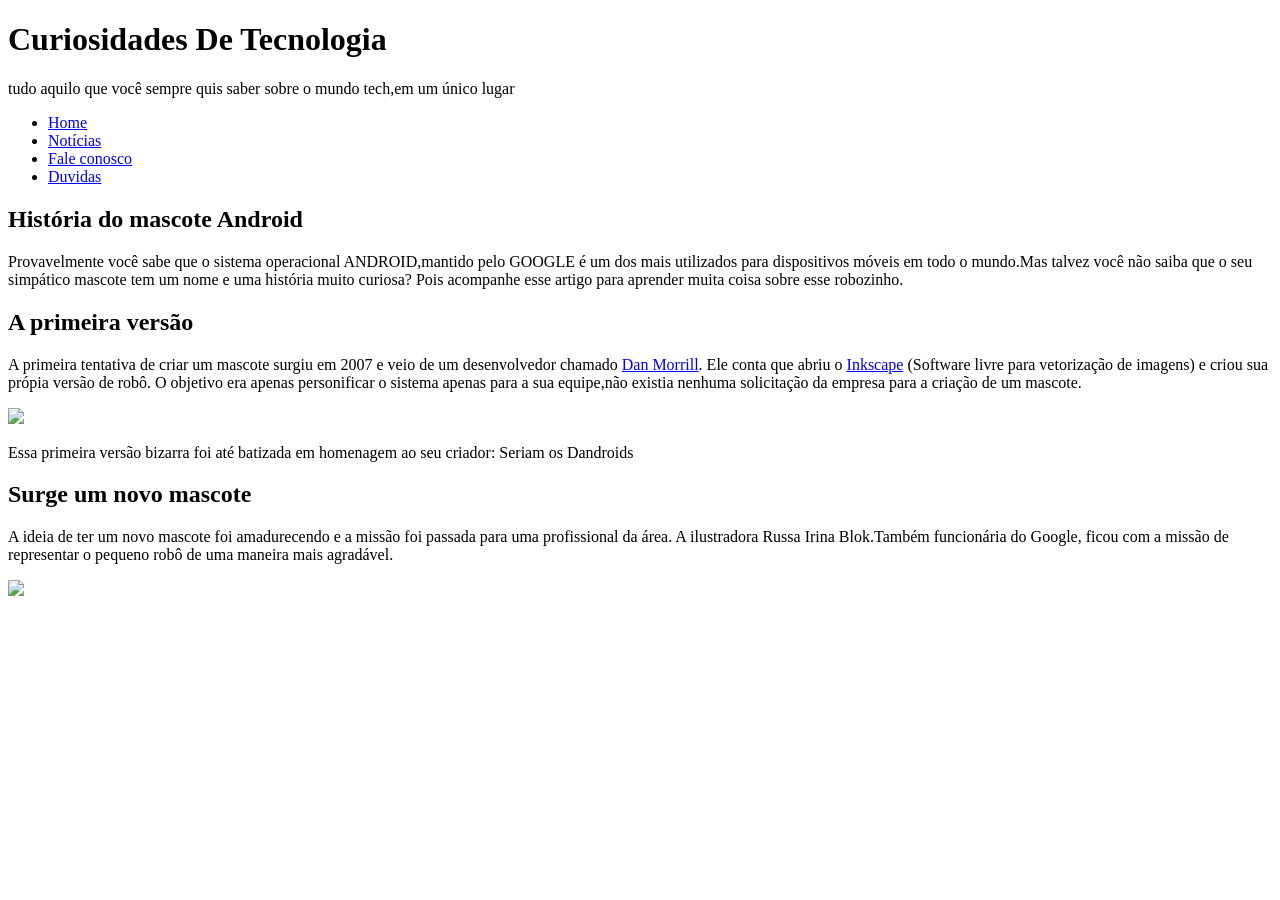
==== index.html @ 9fdc1e8d "Add files via upload" ====
<!DOCTYPE html>
<html lang="pt-BR">

<head>
    <meta charset="UTF-8">
    <meta http-equiv="X-UA-Compatible" content="IE=edge">
    <meta name="viewport" content="width=device-width, initial-scale=1.0">
    <title>Desafio Android</title>
    <link rel="stylesheet" href="style.css">
</head>

<body>
    <header>
        <div class="menu">
            <h1>Curiosidades De Tecnologia</h1>
            <p>tudo aquilo que você sempre quis saber sobre o mundo
                tech,em um único lugar </p>
            <nav>
                <ul>
                    <li><a href="#">Home</a></li>
                    <li><a href="#">Notícias</a></li>
                    <li><a href="#">Fale conosco</a></li>
                    <li><a href="#">Duvidas</a></li>
                </ul>
            </nav>
        </div>
        <!--menu-->

    </header>

    <main>
        <section>

            <div class="container">
                <div class="left-side">
                    <h1>História do mascote Android</h1>
                    <p>Provavelmente você sabe que o sistema operacional <span>ANDROID</span>,mantido pelo
                        <span>GOOGLE</span> é um dos mais utilizados para dispositivos móveis em todo o mundo.Mas talvez
                        você não saiba que o seu simpático mascote tem um nome e uma história muito curiosa? Pois
                        acompanhe esse artigo para aprender muita coisa sobre esse robozinho. </p>

                    <h1>A primeira versão</h1>
                    <p>A primeira tentativa de criar um mascote surgiu em 2007 e veio de um desenvolvedor chamado <a
                            href="https://androidcommunity.com/dan-morrill-shows-us-the-android-mascot-that-almost-was-20130103/"
                            target="_blank"><span>Dan Morrill</span></a>. Ele conta que abriu o <a
                            href="https://inkscape.org/pt-br/" target="_blank"> <span>Inkscape</span></a> (Software
                        livre para vetorização de imagens) e criou sua própia versão de robô. O objetivo era apenas
                        personificar o sistema apenas para a sua equipe,não existia nenhuma solicitação da empresa para
                        a criação de um mascote. </p>

                    <img src="assets/imagens/dan-droids.png">

                    <p>Essa primeira versão bizarra foi até batizada em homenagem ao seu criador: Seriam os
                        <span>Dandroids</span></p>

                    <h1>Surge um novo mascote </h1>

                    <p>A ideia de ter um novo mascote foi amadurecendo e a missão foi passada para uma profissional da
                        área. A ilustradora Russa <span>Irina Blok</span>.Também funcionária do Google, ficou com a
                        missão de representar o pequeno robô de uma maneira mais agradável. </p>

                </div>
                <!--left side-->
                <div class="right-side">
                    <img src="assets/undraw_mobile_user_re_1onq.svg">
                </div>
                <!--right side-->
            </div>
            <!--container-->
        </section>
    </main>
</body>

</html>
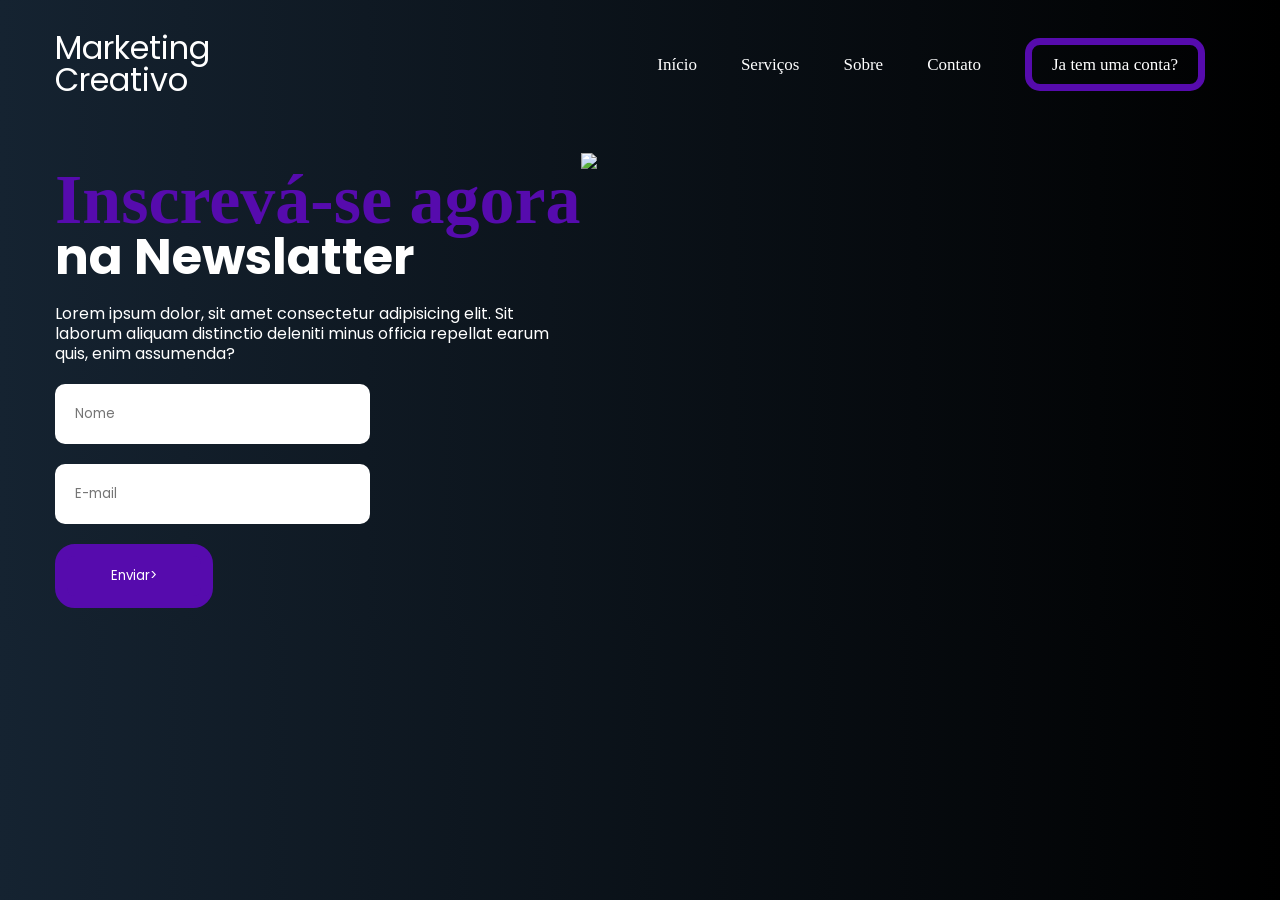
==== commit 6d9c2d17: "Add files via upload" ====
--- a/index.html
+++ b/index.html
@@ -1,74 +1,63 @@
 <!DOCTYPE html>
 <html lang="pt-BR">
-
 <head>
     <meta charset="UTF-8">
     <meta http-equiv="X-UA-Compatible" content="IE=edge">
     <meta name="viewport" content="width=device-width, initial-scale=1.0">
-    <title>Desafio Android</title>
+    <title>Forms 2</title>
     <link rel="stylesheet" href="style.css">
+
 </head>
 
-<body>
+ <body>
+
     <header>
-        <div class="menu">
-            <h1>Curiosidades De Tecnologia</h1>
-            <p>tudo aquilo que você sempre quis saber sobre o mundo
-                tech,em um único lugar </p>
-            <nav>
-                <ul>
-                    <li><a href="#">Home</a></li>
-                    <li><a href="#">Notícias</a></li>
-                    <li><a href="#">Fale conosco</a></li>
-                    <li><a href="#">Duvidas</a></li>
-                </ul>
-            </nav>
+        <div id="tittle">
+            <h1>Marketing</h1>
+            <h1>Creativo</h1>
         </div>
-        <!--menu-->
+        <!--tittle-->
+
+        <nav>
+            <ul>
+                <li><a href="#">Início</a></li>
+                <li><a href="#">Serviços</a></li>
+                <li><a href="#">Sobre</a></li>
+                <li><a href="#">Contato</a></li>
+                <li><a href="#" id="menu-btn">Ja tem uma conta?</a></li>           
+             </ul>
+        </nav>
 
     </header>
 
     <main>
-        <section>
+        <aside>
 
-            <div class="container">
-                <div class="left-side">
-                    <h1>História do mascote Android</h1>
-                    <p>Provavelmente você sabe que o sistema operacional <span>ANDROID</span>,mantido pelo
-                        <span>GOOGLE</span> é um dos mais utilizados para dispositivos móveis em todo o mundo.Mas talvez
-                        você não saiba que o seu simpático mascote tem um nome e uma história muito curiosa? Pois
-                        acompanhe esse artigo para aprender muita coisa sobre esse robozinho. </p>
+         <h2><span>Inscrevá-se agora</span></h2>
+         <h2>na Newslatter</h2>
 
-                    <h1>A primeira versão</h1>
-                    <p>A primeira tentativa de criar um mascote surgiu em 2007 e veio de um desenvolvedor chamado <a
-                            href="https://androidcommunity.com/dan-morrill-shows-us-the-android-mascot-that-almost-was-20130103/"
-                            target="_blank"><span>Dan Morrill</span></a>. Ele conta que abriu o <a
-                            href="https://inkscape.org/pt-br/" target="_blank"> <span>Inkscape</span></a> (Software
-                        livre para vetorização de imagens) e criou sua própia versão de robô. O objetivo era apenas
-                        personificar o sistema apenas para a sua equipe,não existia nenhuma solicitação da empresa para
-                        a criação de um mascote. </p>
 
-                    <img src="assets/imagens/dan-droids.png">
+         <p>Lorem ipsum dolor, sit amet consectetur adipisicing elit. Sit laborum aliquam distinctio deleniti minus officia repellat earum quis, enim assumenda? </p>
+            
 
-                    <p>Essa primeira versão bizarra foi até batizada em homenagem ao seu criador: Seriam os
-                        <span>Dandroids</span></p>
+         <form>
+             <input type="text" placeholder="Nome">
+             <input type="email" placeholder="E-mail">
+             <input id="send" type="submit" value="Enviar>">
+         </form>
 
-                    <h1>Surge um novo mascote </h1>
+        </aside>
 
-                    <p>A ideia de ter um novo mascote foi amadurecendo e a missão foi passada para uma profissional da
-                        área. A ilustradora Russa <span>Irina Blok</span>.Também funcionária do Google, ficou com a
-                        missão de representar o pequeno robô de uma maneira mais agradável. </p>
+        <article>
+            <img src="assets/77d0a7c454e658833800528e748edbe9.png">
+        </article>
 
-                </div>
-                <!--left side-->
-                <div class="right-side">
-                    <img src="assets/undraw_mobile_user_re_1onq.svg">
-                </div>
-                <!--right side-->
-            </div>
-            <!--container-->
-        </section>
     </main>
-</body>
+
+
+   
+
+
+ </body>
 
 </html>
--- a/style.css
+++ b/style.css
@@ -0,0 +1,104 @@
+@import url('https://fonts.googleapis.com/css2?family=Poppins:wght@400;600;700&display=swap');
+
+*{
+    box-sizing: border-box;
+    text-decoration: none;
+    font-family: 'Poppins:wght@400;600;700&display=swap';
+}
+
+body{
+    background-image: linear-gradient(to right,#152331,#000000);
+    color: #fff;
+    max-width: 1200px;
+    margin: 0 auto;
+    padding: 15px;
+}
+
+header{
+    display: flex;
+    justify-content: space-between;
+    align-items: center;
+}
+
+h1{
+    font-family: 'Poppins';
+    font-weight: 400;
+    line-height: 10px;
+}
+
+nav ul li{
+    font-family: 'Poppins';
+    font-size: 17px;
+    font-weight: 400;
+    display: inline-block;
+    margin: 20px;
+}
+
+ a{
+    color: #fff;
+}
+
+a:hover{
+    color: #560bad;
+    transition: 0.3s;
+}
+
+#menu-btn{
+    padding: 10px 20px;
+    border: 7px solid #560bad;
+    border-radius:15px;
+    color: #fff;
+}
+
+#menu-btn:hover{
+    background-color: #560bad;
+    transition: 0.5s;
+}
+
+main{
+    margin-top: 40px;
+    display: flex;
+}
+
+span{
+    font-size: 70px;
+    color: #560bad;
+}
+
+h2{
+    font-family: 'Poppins';
+    font-size: 50px;
+    font-weight: 700;
+    line-height: 10px;
+}
+
+p{
+    font-family: 'poppins';
+    font-size: 16px;
+    font-weight: 400;
+    max-width: 500px;
+    line-height: 20px;
+}
+
+input{
+    font-family: 'poppins';
+    margin-top: 20px;
+    display: flex;
+    padding: 20px;
+    width: 60%;
+    border-radius:10px;
+    border: none;
+}
+
+img{
+    width: 560px;
+}
+
+#send{
+    color: #fff;
+    background-color: #560bad;
+    width: 30%;
+    padding: 10px 20px;
+    border: 12px solid #560bad;
+    border-radius: 20px;
+}
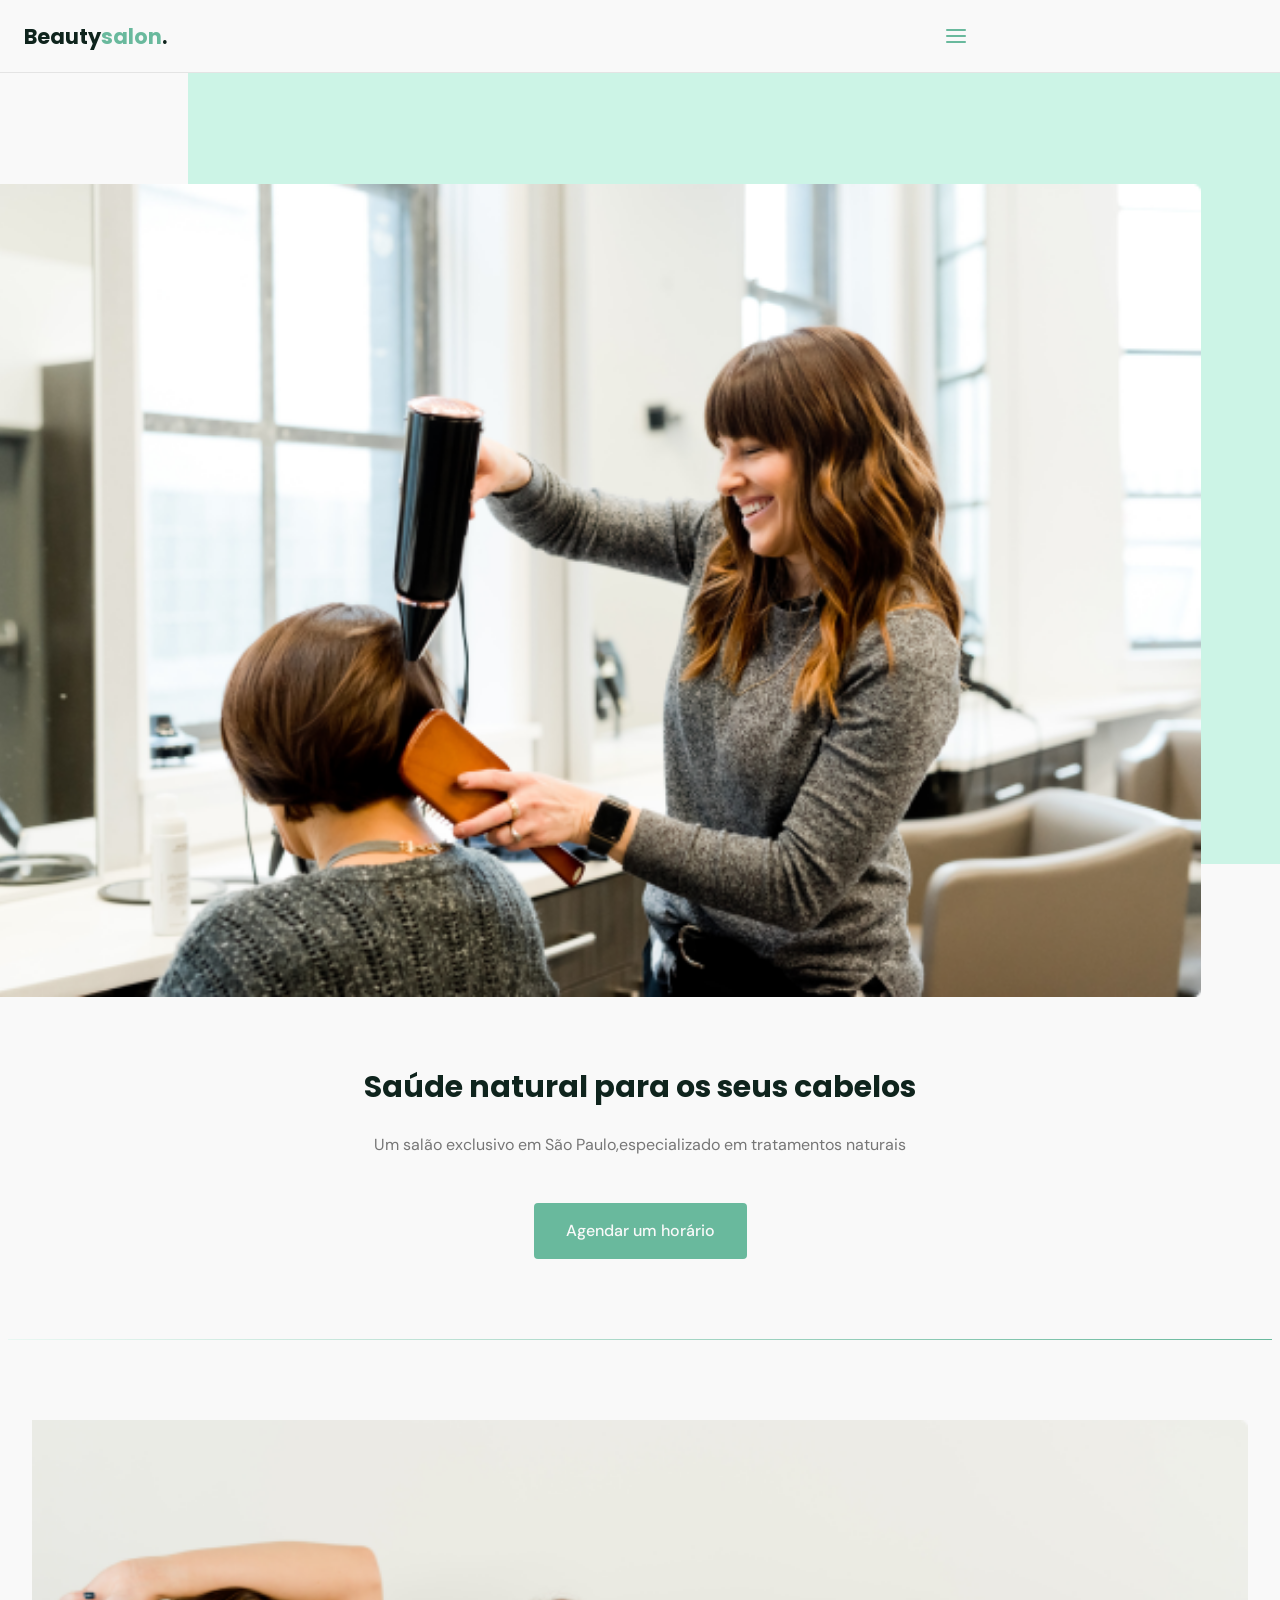
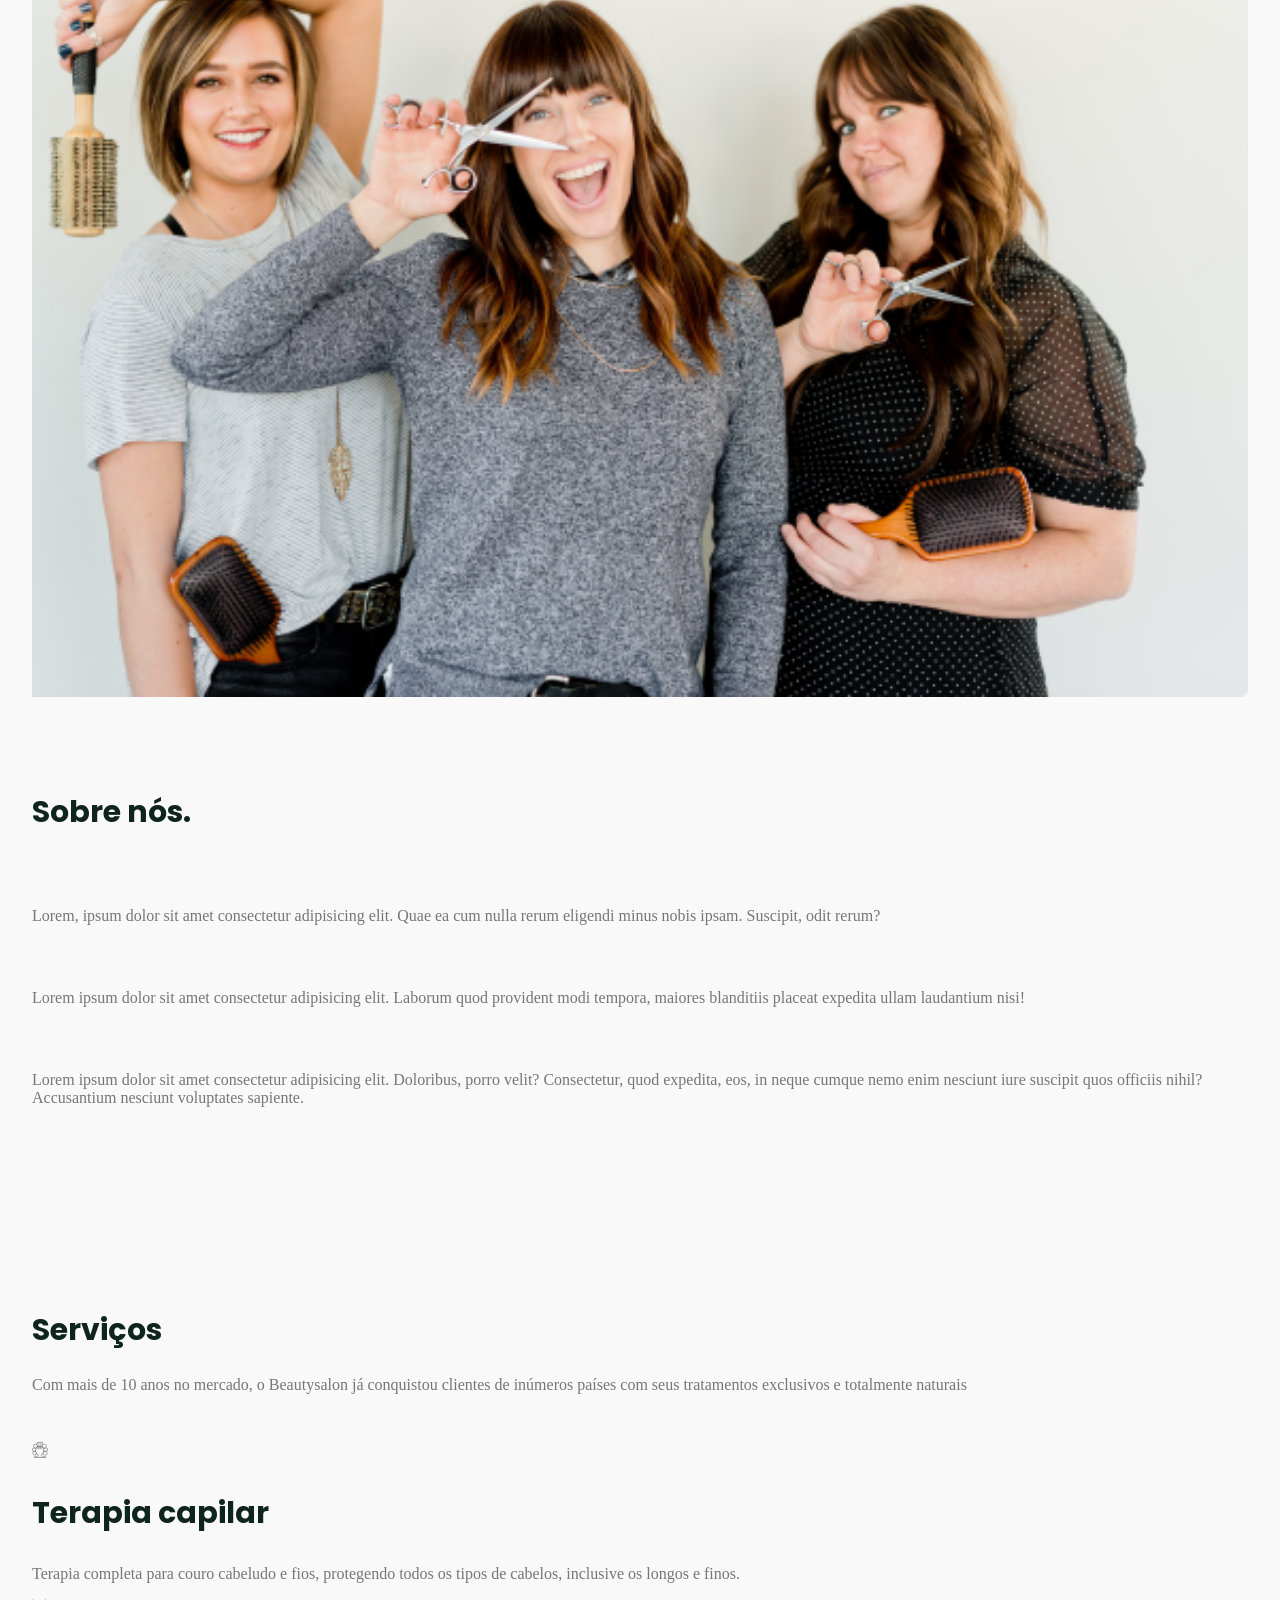
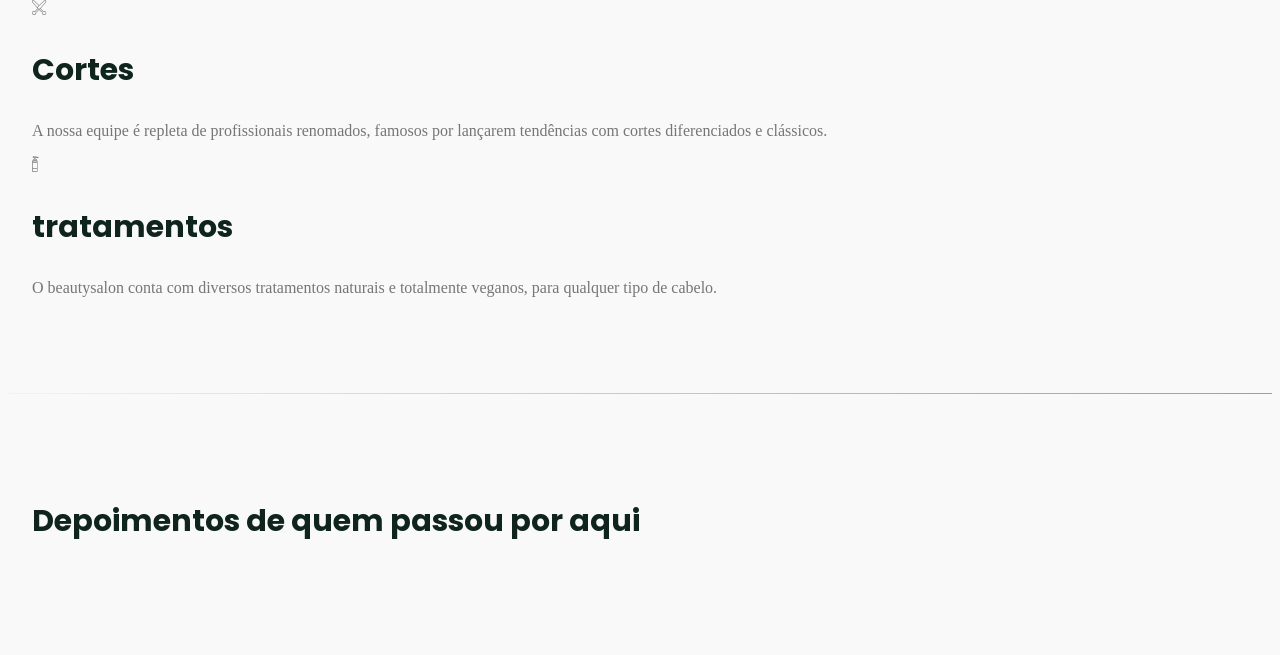
==== commit 549bb04c: "Add files via upload" ====
--- a/index.html
+++ b/index.html
@@ -1,63 +1,122 @@
 <!DOCTYPE html>
 <html lang="pt-BR">
-<head>
-    <meta charset="UTF-8">
-    <meta http-equiv="X-UA-Compatible" content="IE=edge">
-    <meta name="viewport" content="width=device-width, initial-scale=1.0">
-    <title>Forms 2</title>
-    <link rel="stylesheet" href="style.css">
+  <head>
+    <meta charset="UTF-8" />
+    <meta http-equiv="X-UA-Compatible" content="IE=edge" />
+    <meta name="viewport" content="width=device-width, initial-scale=1.0" />
+    <title>Nlw project</title>
+    
+      <!-- STYLES -->
+    <link rel="stylesheet" href="css/main.css"/>
 
-</head>
+      <!--ICONS-->
+    <link rel="stylesheet" href="assets/style.css">
 
- <body>
+      <!-- FONTS -->
+      <link href="https://fonts.googleapis.com/css2?family=DM+Sans:wght@400;500;700&family=Poppins:wght@400;500;600;700&display=swap" rel="stylesheet">
 
-    <header>
-        <div id="tittle">
-            <h1>Marketing</h1>
-            <h1>Creativo</h1>
-        </div>
-        <!--tittle-->
+  </head>
 
-        <nav>
-            <ul>
-                <li><a href="#">Início</a></li>
-                <li><a href="#">Serviços</a></li>
-                <li><a href="#">Sobre</a></li>
-                <li><a href="#">Contato</a></li>
-                <li><a href="#" id="menu-btn">Ja tem uma conta?</a></li>           
-             </ul>
-        </nav>
+  <body>
+    <header id="header">
+      <nav class="container">
+        <a href="#" class="logo">Beauty<span>salon</span>.</a>
+        <div class="menu">
+            
+          <ul class="grid">
+            <li><a class="tittle" href="#home">Início</a></li>
+            <li><a class="tittle" href="#about">Sobre</a></li>
+            <li><a class="tittle" href="#services">Serviços</a></li>
+            <li><a class="tittle" href="#testimonials">Depoimentos</a></li>
+            <li><a class="tittle" href="#contact">Contato</a></li>
+        </ul>
 
+        </div> <!--Menu Header-->
+        <div class=" toggle icon-menu"></div> <!--Open menu-->
+        <div class=" toggle icon-close"></div> <!--Close menu-->
+      </nav>
     </header>
 
     <main>
-        <aside>
+      <section class="section" id="home">
+        <div class="container grid">
+            <div class="image">
+                <img src="assets/cabelereira(p).png" />
+            </div> <!--imagem-->
+          <div class="texts">
+            <h2 class="tittle">Saúde natural para os seus cabelos</h2>
+            <p class="text">
+              Um salão exclusivo em São Paulo,especializado em tratamentos
+              naturais
+            </p>
+            <a class="btn" href="#">Agendar um horário</a>
+          </div>
+          <!--p and h1-->
+        </div>
+        <!--container grid-->
+      </section>
 
-         <h2><span>Inscrevá-se agora</span></h2>
-         <h2>na Newslatter</h2>
+      <div class="divider-1"></div>
+      <!--divider 1 Gradient-->
 
+     <section class="section" id="about">
+       <div class="container grid">
+          <div class="image">
+            <img src="assets/Img (7).png" alt="">
+          </div>
+          <div class="texts"></div>
+          <h2 class="tittle">Sobre nós.</h2>
+          <p>Lorem, ipsum dolor sit amet consectetur adipisicing elit. Quae ea cum nulla rerum eligendi minus nobis ipsam. Suscipit, odit rerum?</p>
+          <p>Lorem ipsum dolor sit amet consectetur adipisicing elit. Laborum quod provident modi tempora, maiores blanditiis placeat expedita ullam laudantium nisi!</p>
+          <p>Lorem ipsum dolor sit amet consectetur adipisicing elit. Doloribus, porro velit? Consectetur, quod expedita, eos, in neque cumque nemo enim nesciunt iure suscipit quos officiis nihil? Accusantium nesciunt voluptates sapiente.</p>
+       </div> <!--About-->
+     </section>
 
-         <p>Lorem ipsum dolor, sit amet consectetur adipisicing elit. Sit laborum aliquam distinctio deleniti minus officia repellat earum quis, enim assumenda? </p>
-            
+     <div class="divider-2"></div>
 
-         <form>
-             <input type="text" placeholder="Nome">
-             <input type="email" placeholder="E-mail">
-             <input id="send" type="submit" value="Enviar>">
-         </form>
+     <section class="section" id="services">
+       <div class="container grid">
+        <div class="texts">
+          <h2 class="tittle">Serviços</h2>
+          
 
-        </aside>
+          
+          <p>Com mais de 10 anos no mercado, o <span>Beautysalon</span>  já conquistou clientes de inúmeros países com seus tratamentos exclusivos e totalmente naturais</p>
+        </div>
+          <div class="cards">
 
-        <article>
-            <img src="assets/77d0a7c454e658833800528e748edbe9.png">
-        </article>
+            <div class="card">
+              <i class="icon-woman-hair"></i>
+              <h3 class="tittle">Terapia capilar</h3>
+              <p>Terapia completa para couro cabeludo e fios, protegendo todos os tipos de cabelos, inclusive os longos e finos.</p>
+            </div>
 
+            <div class="card">
+              <i class="icon-trim"></i>
+              <h3 class="tittle">Cortes</h3>
+              <p>A nossa equipe é repleta de profissionais renomados, famosos por lançarem tendências com cortes diferenciados e clássicos.</p>
+            </div>
+
+            <div class="card">
+              <i class="icon-shampoo"></i>
+              <h3 class="tittle">tratamentos</h3>
+              <p>O beautysalon conta com diversos tratamentos naturais e totalmente veganos, para qualquer tipo 
+                de cabelo.</p>
+            </div>
+
+          </div> <!--Cards-->
+       </div> <!--services-->
+     </section>
+     
+     <div class="divider-1"></div>
+
+     <section class="section" id="testimonials">
+       <div class="container grid">
+         <h2 class="tittle">Depoimentos de quem passou por aqui</h2>
+       </div>
+     </section>
     </main>
 
-
-   
-
-
- </body>
-
-</html>+    <script src="main.js"></script>
+  </body>
+</html>
--- a/css/main.css
+++ b/css/main.css
@@ -0,0 +1,249 @@
+ul {
+  list-style: none;
+}
+
+a {
+  text-decoration: none;
+}
+
+img {
+  width: 100%;
+  height: auto;
+}
+
+html {
+  scroll-behavior: smooth;
+}
+
+body {
+  background: #F9F9F9;
+  color: #767676;
+}
+
+.divider-1 {
+  background: -webkit-gradient(linear, right top, left top, from(#69B99D), to(rgba(204, 244, 230, 0.34)));
+  background: linear-gradient(270deg, #69B99D 0%, rgba(204, 244, 230, 0.34) 100%);
+  height: 1px;
+}
+
+.tittle {
+  font: 700 1.87rem 'Poppins';
+  color: #0F241D;
+}
+
+#header {
+  height: 4.5rem;
+  width: 100%;
+  display: -webkit-box;
+  display: -ms-flexbox;
+  display: flex;
+  -webkit-box-align: center;
+      -ms-flex-align: center;
+          align-items: center;
+  -webkit-box-pack: justify;
+      -ms-flex-pack: justify;
+          justify-content: space-between;
+  border-bottom: 1px solid #E4E4E4;
+  position: fixed;
+  top: 0;
+  left: 0;
+  background: #F9F9F9;
+  z-index: 100;
+}
+
+.container {
+  margin-left: 1.5rem;
+  margin-right: 1.5rem;
+}
+
+main {
+  margin-top: calc(4.5rem + 2rem);
+}
+
+#home {
+  margin: 0;
+}
+
+.section {
+  padding: 5rem 0;
+}
+
+.grid {
+  display: -ms-grid;
+  display: grid;
+  gap: 2rem;
+}
+
+nav {
+  height: 4.5rem;
+  width: 100%;
+  display: -webkit-box;
+  display: -ms-flexbox;
+  display: flex;
+  -webkit-box-align: center;
+      -ms-flex-align: center;
+          align-items: center;
+  -webkit-box-pack: justify;
+      -ms-flex-pack: justify;
+          justify-content: space-between;
+}
+
+.logo {
+  font: 700 1.31rem 'Poppins',sans-serif;
+  color: #0F241D;
+}
+
+.logo span {
+  color: #69B99D;
+}
+
+nav .menu {
+  opacity: 0;
+  visibility: hidden;
+}
+
+nav.show .menu {
+  opacity: 1;
+  visibility: visible;
+  height: 100vh;
+  width: 100vw;
+  background: #F9F9F9;
+  position: fixed;
+  top: 0;
+  left: 0;
+  display: -ms-grid;
+  display: grid;
+  place-content: center;
+  display: grid;
+  place-content: center;
+  text-align: center;
+  -webkit-transition: 0.2s;
+  transition: 0.2s;
+}
+
+nav.show .menu ul.grid {
+  gap: 4rem;
+  place-content: center;
+}
+
+nav .menu ul li a {
+  -webkit-transition: 0.2s color;
+  transition: 0.2s color;
+  position: relative;
+  -webkit-transition: color 0.2s;
+  transition: color 0.2s;
+}
+
+nav .menu ul li a:hover {
+  color: #69B99D;
+}
+
+nav .menu ul li a::after {
+  content: '';
+  height: 2px;
+  width: 0%;
+  background: #69B99D;
+  position: absolute;
+  bottom: -10px;
+  left: 0;
+  -webkit-transition: 0.2s width;
+  transition: 0.2s width;
+}
+
+nav .menu ul li a:hover::after {
+  width: 100%;
+}
+
+.toggle {
+  color: #69B99D;
+  font-size: 1.5rem;
+}
+
+.toggle.icon-close {
+  opacity: 0;
+  visibility: hidden;
+}
+
+nav.show .toggle.icon-close {
+  opacity: 1;
+  visibility: visible;
+  position: absolute;
+  right: 1.5rem;
+  top: 1.5rem;
+}
+
+#home .image {
+  position: relative;
+  right: 2.93rem;
+}
+
+#home .image::before {
+  content: '';
+  height: 100%;
+  width: 100%;
+  position: absolute;
+  top: -16.7%;
+  left: 16.69%;
+  background: #CCF4E6;
+  z-index: -1;
+  border-radius: 0.25rem;
+}
+
+#home .image img {
+  border-radius: 0.25rem;
+}
+
+#home .texts {
+  text-align: center;
+}
+
+#home .texts h2 {
+  margin-top: 2rem;
+}
+
+#home .texts p {
+  margin-top: 1rem;
+  font: 400 1rem 'DM Sans';
+  color: #767676;
+}
+
+#home .texts .btn {
+  font: 500 1rem 'DM Sans';
+  margin-top: 2rem;
+  background: #69B99D;
+  border-radius: 0.25rem;
+  color: #F9F9F9;
+  height: 3.5rem;
+  display: -webkit-inline-box;
+  display: -ms-inline-flexbox;
+  display: inline-flex;
+  -webkit-box-align: center;
+      -ms-flex-align: center;
+          align-items: center;
+  padding: 0 2rem;
+  -webkit-transition: background 0.2s;
+  transition: background 0.2s;
+}
+
+#home .texts .btn:hover {
+  background: #CCF4E6;
+}
+
+#about {
+  margin: 0;
+}
+
+#about .image {
+  position: relative;
+}
+
+#about .text h2 {
+  margin-top: 2rem;
+}
+
+#about .text p {
+  font: 400 1rem 'DM Sans';
+  margin-top: 1rem;
+  color: #767676;
+}
+/*# sourceMappingURL=main.css.map */
--- a/assets/style.css
+++ b/assets/style.css
@@ -0,0 +1,60 @@
+@font-face {
+  font-family: 'icomoon';
+  src:  url('fonts/icomoon.eot?gs8tau');
+  src:  url('fonts/icomoon.eot?gs8tau#iefix') format('embedded-opentype'),
+    url('fonts/icomoon.ttf?gs8tau') format('truetype'),
+    url('fonts/icomoon.woff?gs8tau') format('woff'),
+    url('fonts/icomoon.svg?gs8tau#icomoon') format('svg');
+  font-weight: normal;
+  font-style: normal;
+  font-display: block;
+}
+
+[class^="icon-"], [class*=" icon-"] {
+  /* use !important to prevent issues with browser extensions that change fonts */
+  font-family: 'icomoon' !important;
+  speak: never;
+  font-style: normal;
+  font-weight: normal;
+  font-variant: normal;
+  text-transform: none;
+  line-height: 1;
+
+  /* Better Font Rendering =========== */
+  -webkit-font-smoothing: antialiased;
+  -moz-osx-font-smoothing: grayscale;
+}
+
+.icon-phone:before {
+  content: "\e900";
+}
+.icon-close:before {
+  content: "\e901";
+}
+.icon-menu:before {
+  content: "\e902";
+}
+.icon-whatsapp:before {
+  content: "\e903";
+}
+.icon-location:before {
+  content: "\e904";
+}
+.icon-facebook:before {
+  content: "\e905";
+}
+.icon-play:before {
+  content: "\e906";
+}
+.icon-woman-hair:before {
+  content: "\e907";
+}
+.icon-trim:before {
+  content: "\e908";
+}
+.icon-hair-clipper:before {
+  content: "\e909";
+}
+.icon-shampoo:before {
+  content: "\e90a";
+}
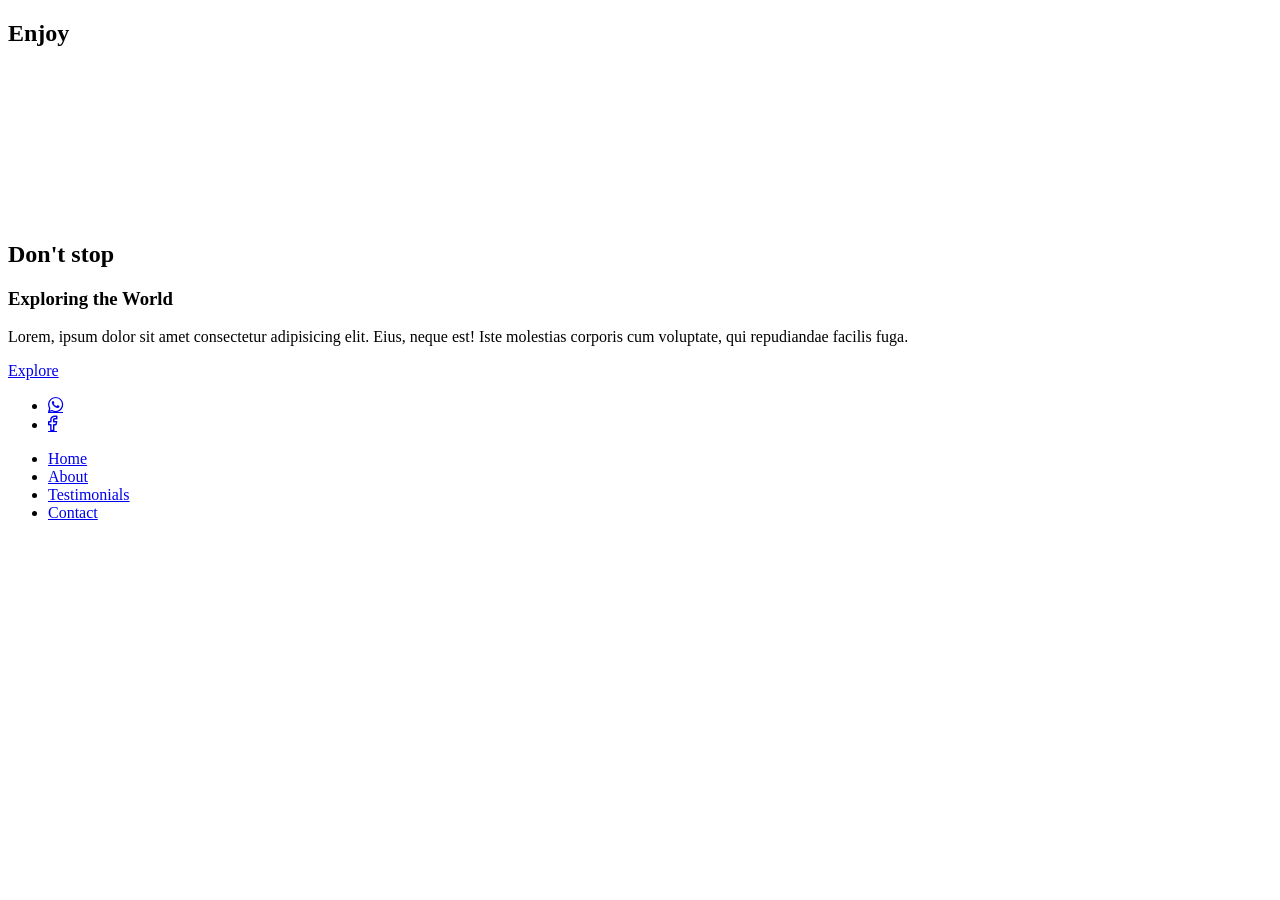
==== commit 68434f8f: "Add files via upload" ====
--- a/index.html
+++ b/index.html
@@ -1,122 +1,64 @@
 <!DOCTYPE html>
 <html lang="pt-BR">
-  <head>
-    <meta charset="UTF-8" />
-    <meta http-equiv="X-UA-Compatible" content="IE=edge" />
-    <meta name="viewport" content="width=device-width, initial-scale=1.0" />
-    <title>Nlw project</title>
+<head>
+    <meta charset="UTF-8">
+    <meta http-equiv="X-UA-Compatible" content="IE=edge">
+    <meta name="viewport" content="width=device-width, initial-scale=1.0">
+    <title>Animated Page </title>
+
+       <!--   STYLES    --> 
+    <link rel="stylesheet" href="/css/style.css">
+
+    <!--  ICONS  -->
+
+    <link rel="stylesheet" href="/assets/style.css">
+
+ </head>
+
+ <body>
+     <section class="container show ">
+         <header>
+             <h2 class="logo">Enjoy</h2>
+             <div class="toggle show"></div>
+             
+        </header>
+        
+        
+             <video src="assets/video/Night Sky - 31569.mp4" muted autoplay loop></video>
+
+             <div class="overlay"></div>
+
+             <div class="text">
+                 <h2 class="tittle">Don't stop</h2>
+                 <h3 class="sub-tittle">Exploring the World</h3>
+
+                 <p>Lorem, ipsum dolor sit amet consectetur adipisicing elit. Eius, neque est! Iste molestias corporis cum voluptate, qui repudiandae facilis fuga.</p>
+
+                 <a href="#" class="button">Explore</a>
+             </div> 
+             <!-- Texts -->
+                 <ul class="social">
+                     <li><a href="https://api.whatsapp.com/send?phone=55 1193269-5779 &text=Olá. " target="_blank"><i class="icon-whatsapp"></i></a></li>
+                     <li><a href="#"><i class="icon-facebook"></i></a></li>
+                 </ul>
+             
+         
+     </section>  
+     
+     <div class="menu">
+         <ul>
+             <li><a href="#">Home</a></li>
+             <li><a href="#">About</a></li>
+             <li><a href="#">Testimonials</a></li>
+             <li><a href="#">Contact</a></li>
+         </ul>
+     </div> 
+     <!-- Menu links Active -->
     
-      <!-- STYLES -->
-    <link rel="stylesheet" href="css/main.css"/>
+     <!--   Script here !!!!    -->
 
-      <!--ICONS-->
-    <link rel="stylesheet" href="assets/style.css">
+     <script src="js/main.js"></script>
 
-      <!-- FONTS -->
-      <link href="https://fonts.googleapis.com/css2?family=DM+Sans:wght@400;500;700&family=Poppins:wght@400;500;600;700&display=swap" rel="stylesheet">
+ </body>
+</html>
 
-  </head>
-
-  <body>
-    <header id="header">
-      <nav class="container">
-        <a href="#" class="logo">Beauty<span>salon</span>.</a>
-        <div class="menu">
-            
-          <ul class="grid">
-            <li><a class="tittle" href="#home">Início</a></li>
-            <li><a class="tittle" href="#about">Sobre</a></li>
-            <li><a class="tittle" href="#services">Serviços</a></li>
-            <li><a class="tittle" href="#testimonials">Depoimentos</a></li>
-            <li><a class="tittle" href="#contact">Contato</a></li>
-        </ul>
-
-        </div> <!--Menu Header-->
-        <div class=" toggle icon-menu"></div> <!--Open menu-->
-        <div class=" toggle icon-close"></div> <!--Close menu-->
-      </nav>
-    </header>
-
-    <main>
-      <section class="section" id="home">
-        <div class="container grid">
-            <div class="image">
-                <img src="assets/cabelereira(p).png" />
-            </div> <!--imagem-->
-          <div class="texts">
-            <h2 class="tittle">Saúde natural para os seus cabelos</h2>
-            <p class="text">
-              Um salão exclusivo em São Paulo,especializado em tratamentos
-              naturais
-            </p>
-            <a class="btn" href="#">Agendar um horário</a>
-          </div>
-          <!--p and h1-->
-        </div>
-        <!--container grid-->
-      </section>
-
-      <div class="divider-1"></div>
-      <!--divider 1 Gradient-->
-
-     <section class="section" id="about">
-       <div class="container grid">
-          <div class="image">
-            <img src="assets/Img (7).png" alt="">
-          </div>
-          <div class="texts"></div>
-          <h2 class="tittle">Sobre nós.</h2>
-          <p>Lorem, ipsum dolor sit amet consectetur adipisicing elit. Quae ea cum nulla rerum eligendi minus nobis ipsam. Suscipit, odit rerum?</p>
-          <p>Lorem ipsum dolor sit amet consectetur adipisicing elit. Laborum quod provident modi tempora, maiores blanditiis placeat expedita ullam laudantium nisi!</p>
-          <p>Lorem ipsum dolor sit amet consectetur adipisicing elit. Doloribus, porro velit? Consectetur, quod expedita, eos, in neque cumque nemo enim nesciunt iure suscipit quos officiis nihil? Accusantium nesciunt voluptates sapiente.</p>
-       </div> <!--About-->
-     </section>
-
-     <div class="divider-2"></div>
-
-     <section class="section" id="services">
-       <div class="container grid">
-        <div class="texts">
-          <h2 class="tittle">Serviços</h2>
-          
-
-          
-          <p>Com mais de 10 anos no mercado, o <span>Beautysalon</span>  já conquistou clientes de inúmeros países com seus tratamentos exclusivos e totalmente naturais</p>
-        </div>
-          <div class="cards">
-
-            <div class="card">
-              <i class="icon-woman-hair"></i>
-              <h3 class="tittle">Terapia capilar</h3>
-              <p>Terapia completa para couro cabeludo e fios, protegendo todos os tipos de cabelos, inclusive os longos e finos.</p>
-            </div>
-
-            <div class="card">
-              <i class="icon-trim"></i>
-              <h3 class="tittle">Cortes</h3>
-              <p>A nossa equipe é repleta de profissionais renomados, famosos por lançarem tendências com cortes diferenciados e clássicos.</p>
-            </div>
-
-            <div class="card">
-              <i class="icon-shampoo"></i>
-              <h3 class="tittle">tratamentos</h3>
-              <p>O beautysalon conta com diversos tratamentos naturais e totalmente veganos, para qualquer tipo 
-                de cabelo.</p>
-            </div>
-
-          </div> <!--Cards-->
-       </div> <!--services-->
-     </section>
-     
-     <div class="divider-1"></div>
-
-     <section class="section" id="testimonials">
-       <div class="container grid">
-         <h2 class="tittle">Depoimentos de quem passou por aqui</h2>
-       </div>
-     </section>
-    </main>
-
-    <script src="main.js"></script>
-  </body>
-</html>
